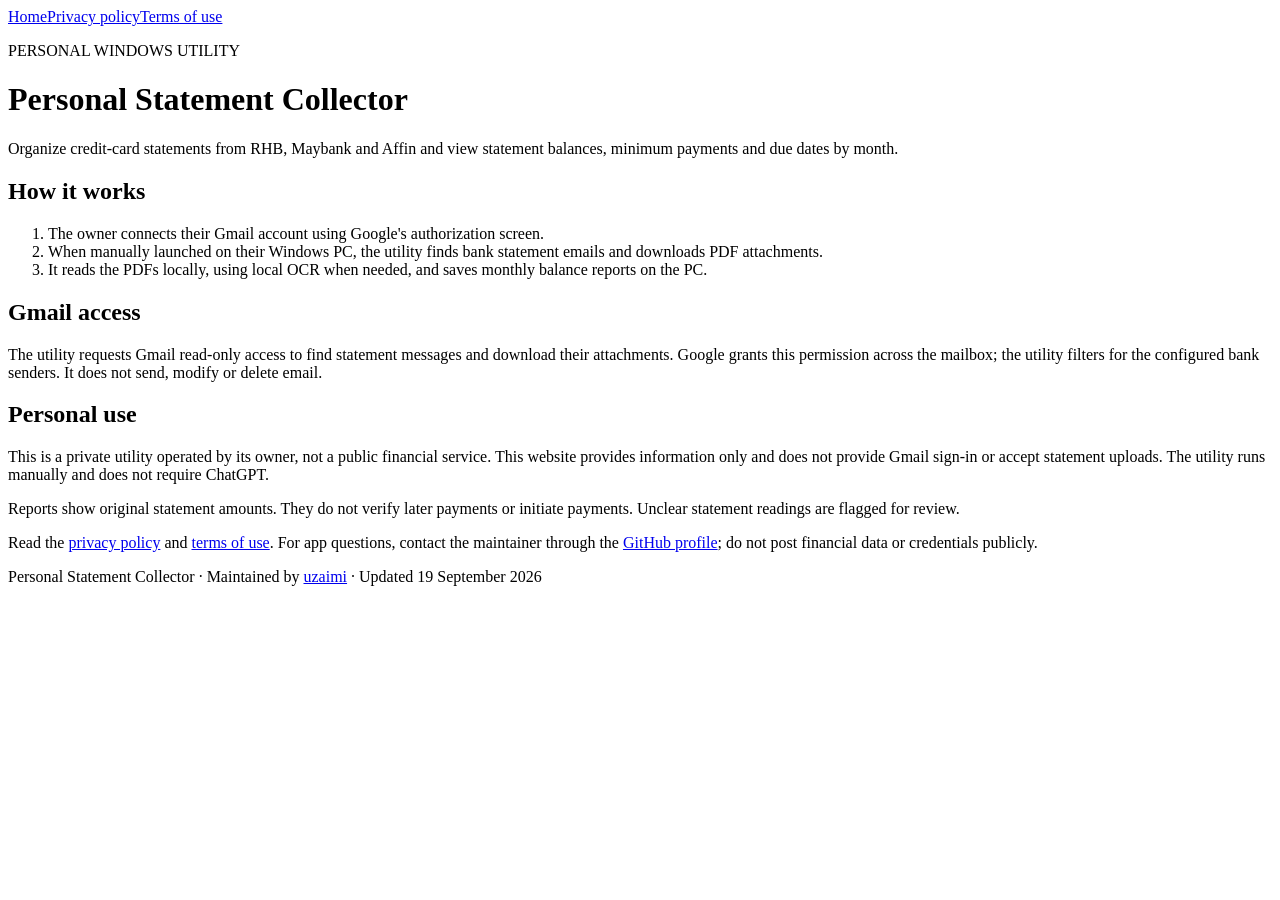
==== index.html @ b2ce466c "Add index.html for statement collector information site" ====
<!doctype html>
<html lang="en"><head><meta charset="utf-8"><meta name="viewport" content="width=device-width,initial-scale=1"><meta name="description" content="Personal Statement Collector: a local Windows utility for reading bank statement emails and organizing monthly balances."><title>Home | Personal Statement Collector</title><link rel="stylesheet" href="style.css"></head>
<body><main><nav aria-label="Main navigation"><a href="index.html">Home</a><a href="privacy.html">Privacy policy</a><a href="terms.html">Terms of use</a></nav><p class="tag">PERSONAL WINDOWS UTILITY</p><h1>Personal Statement Collector</h1><p>Organize credit-card statements from RHB, Maybank and Affin and view statement balances, minimum payments and due dates by month.</p><h2>How it works</h2><ol><li>The owner connects their Gmail account using Google's authorization screen.</li><li>When manually launched on their Windows PC, the utility finds bank statement emails and downloads PDF attachments.</li><li>It reads the PDFs locally, using local OCR when needed, and saves monthly balance reports on the PC.</li></ol><h2>Gmail access</h2><p>The utility requests Gmail read-only access to find statement messages and download their attachments. Google grants this permission across the mailbox; the utility filters for the configured bank senders. It does not send, modify or delete email.</p><h2>Personal use</h2><p>This is a private utility operated by its owner, not a public financial service. This website provides information only and does not provide Gmail sign-in or accept statement uploads. The utility runs manually and does not require ChatGPT.</p><p>Reports show original statement amounts. They do not verify later payments or initiate payments. Unclear statement readings are flagged for review.</p><p>Read the <a href="privacy.html">privacy policy</a> and <a href="terms.html">terms of use</a>. For app questions, contact the maintainer through the <a href="https://github.com/uzaimi">GitHub profile</a>; do not post financial data or credentials publicly.</p><footer>Personal Statement Collector · Maintained by <a href="https://github.com/uzaimi">uzaimi</a> · Updated 19 September 2026</footer></main></body></html>
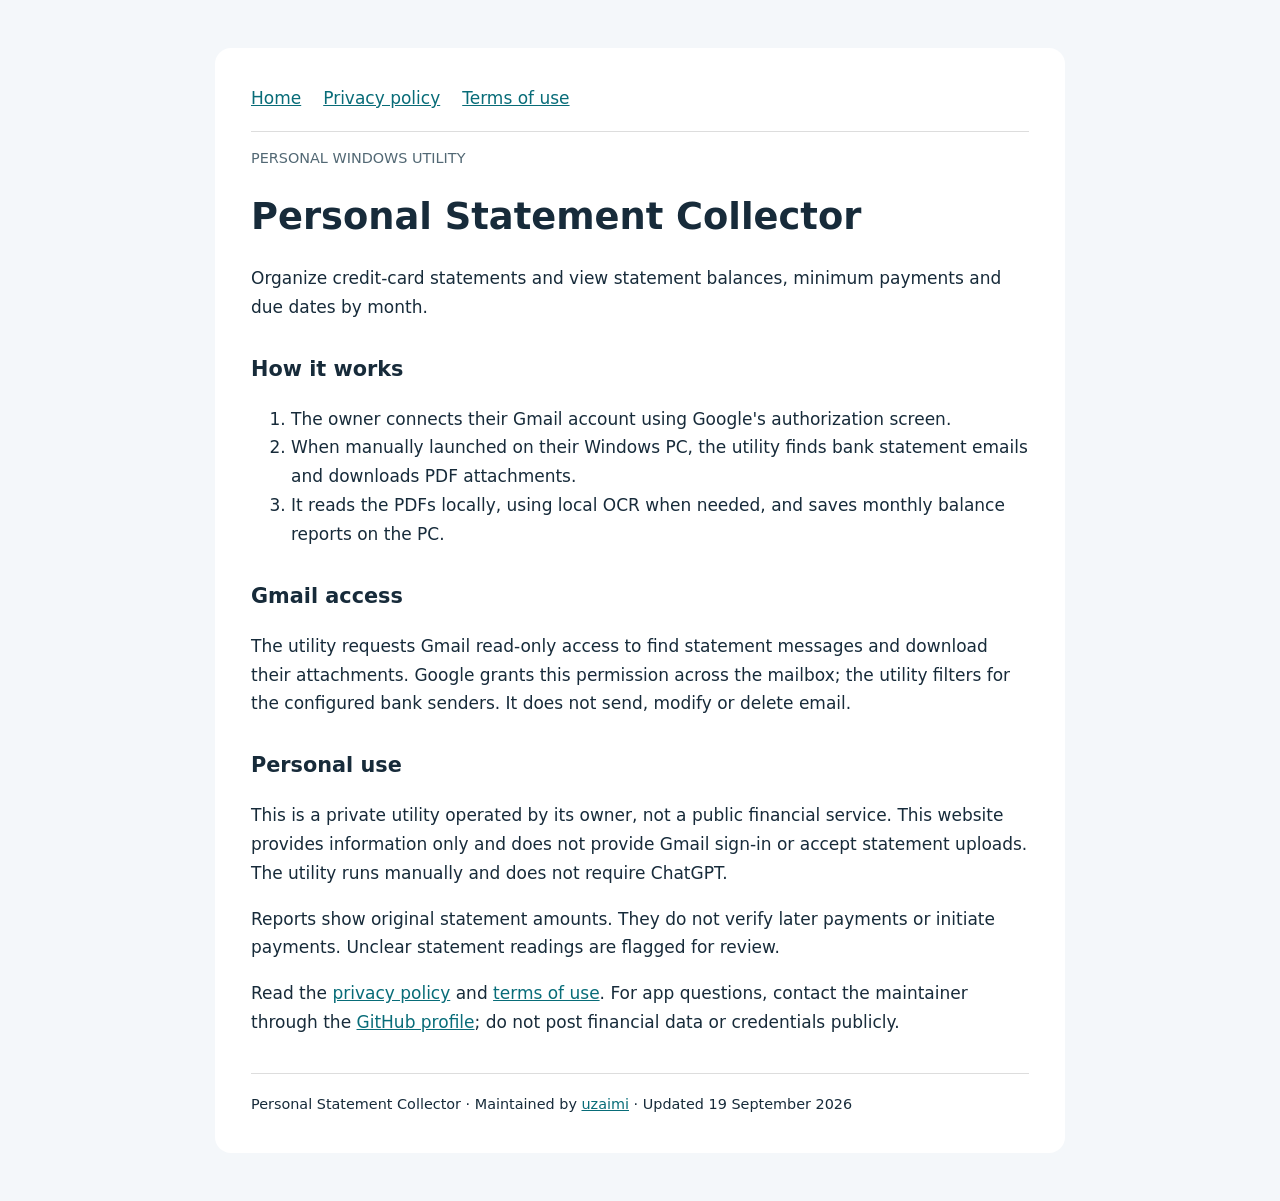
==== commit 909d31e1: "Remove bank-specific references from homepage" ====
--- a/index.html
+++ b/index.html
@@ -1,3 +1,3 @@
 <!doctype html>
 <html lang="en"><head><meta charset="utf-8"><meta name="viewport" content="width=device-width,initial-scale=1"><meta name="description" content="Personal Statement Collector: a local Windows utility for reading bank statement emails and organizing monthly balances."><title>Home | Personal Statement Collector</title><link rel="stylesheet" href="style.css"></head>
-<body><main><nav aria-label="Main navigation"><a href="index.html">Home</a><a href="privacy.html">Privacy policy</a><a href="terms.html">Terms of use</a></nav><p class="tag">PERSONAL WINDOWS UTILITY</p><h1>Personal Statement Collector</h1><p>Organize credit-card statements from RHB, Maybank and Affin and view statement balances, minimum payments and due dates by month.</p><h2>How it works</h2><ol><li>The owner connects their Gmail account using Google's authorization screen.</li><li>When manually launched on their Windows PC, the utility finds bank statement emails and downloads PDF attachments.</li><li>It reads the PDFs locally, using local OCR when needed, and saves monthly balance reports on the PC.</li></ol><h2>Gmail access</h2><p>The utility requests Gmail read-only access to find statement messages and download their attachments. Google grants this permission across the mailbox; the utility filters for the configured bank senders. It does not send, modify or delete email.</p><h2>Personal use</h2><p>This is a private utility operated by its owner, not a public financial service. This website provides information only and does not provide Gmail sign-in or accept statement uploads. The utility runs manually and does not require ChatGPT.</p><p>Reports show original statement amounts. They do not verify later payments or initiate payments. Unclear statement readings are flagged for review.</p><p>Read the <a href="privacy.html">privacy policy</a> and <a href="terms.html">terms of use</a>. For app questions, contact the maintainer through the <a href="https://github.com/uzaimi">GitHub profile</a>; do not post financial data or credentials publicly.</p><footer>Personal Statement Collector · Maintained by <a href="https://github.com/uzaimi">uzaimi</a> · Updated 19 September 2026</footer></main></body></html>+<body><main><nav aria-label="Main navigation"><a href="index.html">Home</a><a href="privacy.html">Privacy policy</a><a href="terms.html">Terms of use</a></nav><p class="tag">PERSONAL WINDOWS UTILITY</p><h1>Personal Statement Collector</h1><p>Organize credit-card statements and view statement balances, minimum payments and due dates by month.</p><h2>How it works</h2><ol><li>The owner connects their Gmail account using Google's authorization screen.</li><li>When manually launched on their Windows PC, the utility finds bank statement emails and downloads PDF attachments.</li><li>It reads the PDFs locally, using local OCR when needed, and saves monthly balance reports on the PC.</li></ol><h2>Gmail access</h2><p>The utility requests Gmail read-only access to find statement messages and download their attachments. Google grants this permission across the mailbox; the utility filters for the configured bank senders. It does not send, modify or delete email.</p><h2>Personal use</h2><p>This is a private utility operated by its owner, not a public financial service. This website provides information only and does not provide Gmail sign-in or accept statement uploads. The utility runs manually and does not require ChatGPT.</p><p>Reports show original statement amounts. They do not verify later payments or initiate payments. Unclear statement readings are flagged for review.</p><p>Read the <a href="privacy.html">privacy policy</a> and <a href="terms.html">terms of use</a>. For app questions, contact the maintainer through the <a href="https://github.com/uzaimi">GitHub profile</a>; do not post financial data or credentials publicly.</p><footer>Personal Statement Collector · Maintained by <a href="https://github.com/uzaimi">uzaimi</a> · Updated 19 September 2026</footer></main></body></html>
--- a/style.css
+++ b/style.css
@@ -0,0 +1 @@
+*{box-sizing:border-box}body{margin:0;background:#f4f7fa;color:#172b3a;font:17px/1.7 system-ui,sans-serif}main{max-width:850px;margin:48px auto;padding:36px;background:white;border-radius:16px}nav{display:flex;gap:22px;flex-wrap:wrap;border-bottom:1px solid #ddd;padding-bottom:18px}a{color:#086c78}h1{font-size:2.3rem;line-height:1.2}h2{font-size:1.3rem;margin-top:30px}.tag{color:#526874;font-size:.9rem}footer{border-top:1px solid #ddd;margin-top:36px;padding-top:18px;font-size:.9rem}@media(max-width:600px){main{margin:0;padding:24px;border-radius:0}h1{font-size:2rem}}
